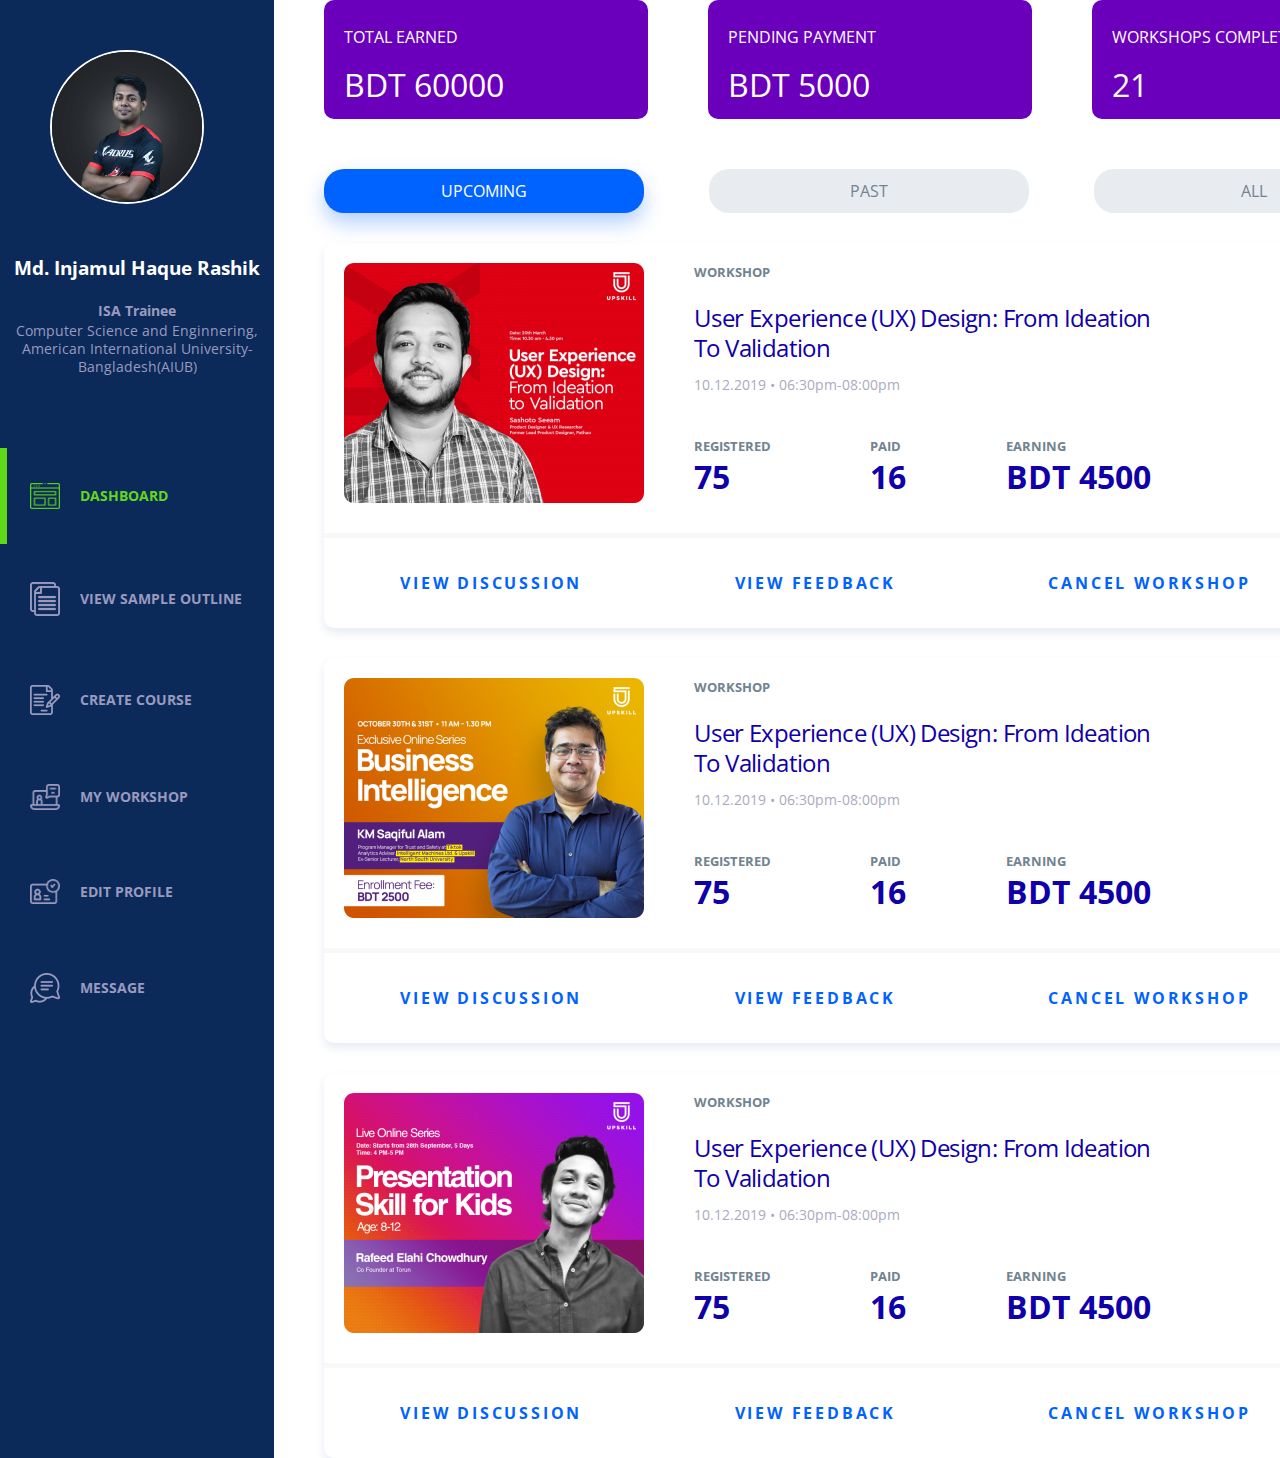
==== index.html @ 0212e773 "First Page Completed!" ====
<!DOCTYPE html>
<html lang="en">
  <head>
    <meta charset="UTF-8" />
    <meta http-equiv="X-UA-Compatible" content="IE=edge" />
    <meta name="viewport" content="width=device-width, initial-scale=1.0" />
    <link rel="stylesheet" href="styles.css" />
    <link rel="preconnect" href="https://fonts.gstatic.com" />
    <link
      href="https://fonts.googleapis.com/css2?family=Open+Sans:wght@300;400;600;700;800&display=swap"
      rel="stylesheet"
    />
    <link
      rel="stylesheet"
      href="https://cdnjs.cloudflare.com/ajax/libs/font-awesome/5.15.3/css/all.min.css"
      integrity="sha512-iBBXm8fW90+nuLcSKlbmrPcLa0OT92xO1BIsZ+ywDWZCvqsWgccV3gFoRBv0z+8dLJgyAHIhR35VZc2oM/gI1w=="
      crossorigin="anonymous"
    />
    <title>Upskill</title>
  </head>
  <body>
    <div class="main-content">
      <div class="dashboard">
        <div class="profile">
          <div class="profile-info">
            <img src="./Assets/img.JPEG" width="150" alt="" />
            <h3>Md. Injamul Haque Rashik</h3>
            <br />
            <p class="title"><strong>ISA Trainee</strong></p>
            <p>Computer Science and Enginnering,</p>
            <b></b>
            <p>American International University-Bangladesh(AIUB)</p>
            <br />
          </div>
          <div class="dashboard-content">
            <div id="dashboard-content-flex-first">
              <img src="./Assets/browser@2x.png" width="30" alt="" />
              Dashboard
            </div>
            <br />
            <div class="dashboard-content-flex">
              <img src="./Assets/file@2x.png" width="30" alt="" />
              View Sample Outline
            </div>
            <br />
            <div class="dashboard-content-flex">
              <img src="./Assets/contract@2x.png" width="30" alt="" />
              Create Course
            </div>
            <br />
            <div class="dashboard-content-flex">
              <img src="./Assets/lecture@2x.png" width="30" alt="" />
              My Workshop
            </div>
            <br />
            <div class="dashboard-content-flex">
              <img src="./Assets/user@2x.png" width="30" alt="" />
              Edit Profile
            </div>
            <br />
            <div class="dashboard-content-flex">
              <img src="./Assets/conversation (1)@2x.png" width="30" alt="" />
              Message
            </div>
            <br />
          </div>
        </div>
      </div>
      <div class="first-page-content">
        <div class="summary">
          <div class="summary-content">
            <p class="summary-content-heading">TOTAL EARNED</p>
            <br />
            <div id="amount">
              <p>BDT 60000</p>
              <i class="fas fa-coins fa-lg"></i>
            </div>
          </div>
          <div class="summary-content">
            <p class="summary-content-heading">PENDING PAYMENT</p>
            <br />
            <div id="amount">
              <p>BDT 5000</p>
              <i class="fas fa-money-check fa-lg"></i>
            </div>
          </div>
          <div class="summary-content">
            <p class="summary-content-heading">WORKSHOPS COMPLETED</p>
            <br />
            <div id="amount">
              <p>21</p>
              <i class="fas fa-folder fa-lg"></i>
            </div>
          </div>
        </div>
        <div class="timeline">
          <div class="timeline-content-first">UPCOMING</div>
          <div class="timeline-content">PAST</div>
          <div class="timeline-content">ALL</div>
        </div>
        <div class="workshop">
          <div class="workshop-content">
            <div class="content-image">
              <img
                src="./Assets/User-Experience-(UX)-Design@2x.png"
                width="300"
                alt=""
              />
            </div>
            <div class="content-details">
              <h5>WORKSHOP</h5>
              <br />
              <p class="content-heading">
                User Experience (UX) Design: From Ideation <br />
                to Validation
              </p>
              <p class="content-timing">10.12.2019 • 06:30pm-08:00pm</p>
              <div class="content-details-summary">
                <div>
                  <h5>REGISTERED</h5>
                  <h1>75</h1>
                </div>
                <div>
                  <h5>PAID</h5>
                  <h1>16</h1>
                </div>
                <div>
                  <h5>EARNING</h5>
                  <h1>BDT 4500</h1>
                </div>
              </div>
            </div>
          </div>
          <div class="workshop-footer">
            <h4>view discussion</h4>
            <h4>view feedback</h4>
            <h4>cancel workshop</h4>
            <div class="social-media-icon">
              <i class="fab fa-facebook-f fa-lg"></i>
              <i class="fab fa-linkedin-in fa-lg"></i>
            </div>
          </div>
        </div>
        <div class="workshop">
          <div class="workshop-content">
            <div class="content-image">
              <img
                src="./Assets/Business Intelligence@2x.png"
                width="300"
                alt=""
              />
            </div>
            <div class="content-details">
              <h5>WORKSHOP</h5>
              <br />
              <p class="content-heading">
                User Experience (UX) Design: From Ideation <br />
                to Validation
              </p>
              <p class="content-timing">10.12.2019 • 06:30pm-08:00pm</p>
              <div class="content-details-summary">
                <div>
                  <h5>REGISTERED</h5>
                  <h1>75</h1>
                </div>
                <div>
                  <h5>PAID</h5>
                  <h1>16</h1>
                </div>
                <div>
                  <h5>EARNING</h5>
                  <h1>BDT 4500</h1>
                </div>
              </div>
            </div>
          </div>
          <div class="workshop-footer">
            <h4>view discussion</h4>
            <h4>view feedback</h4>
            <h4>cancel workshop</h4>
            <div class="social-media-icon">
              <i class="fab fa-facebook-f fa-lg"></i>
              <i class="fab fa-linkedin-in fa-lg"></i>
            </div>
          </div>
        </div>
        <div class="workshop">
          <div class="workshop-content">
            <div class="content-image">
              <img
                src="./Assets/Presentation Skill for Kids@2x.png"
                width="300"
                alt=""
              />
            </div>
            <div class="content-details">
              <h5>WORKSHOP</h5>
              <br />
              <p class="content-heading">
                User Experience (UX) Design: From Ideation <br />
                to Validation
              </p>
              <p class="content-timing">10.12.2019 • 06:30pm-08:00pm</p>
              <div class="content-details-summary">
                <div>
                  <h5>REGISTERED</h5>
                  <h1>75</h1>
                </div>
                <div>
                  <h5>PAID</h5>
                  <h1>16</h1>
                </div>
                <div>
                  <h5>EARNING</h5>
                  <h1>BDT 4500</h1>
                </div>
              </div>
            </div>
          </div>
          <div class="workshop-footer">
            <h4>view discussion</h4>
            <h4>view feedback</h4>
            <h4>cancel workshop</h4>
            <div class="social-media-icon">
              <i class="fab fa-facebook-f fa-lg"></i>
              <i class="fab fa-linkedin-in fa-lg"></i>
            </div>
          </div>
        </div>
      </div>
    </div>
  </body>
</html>
---- styles.css ----
* {
  margin: 0;
  padding: 0;
  font-family: "Open Sans", sans-serif;
}
.main-content {
  display: flex;
  flex-direction: row;
}
.dashboard {
  background-color: #0b2a5a;
  width: 290px;
}

.profile-info {
  text-align: center;
  color: white;
  opacity: 1;
}
.profile-info p {
  color: #9a9abe;
  opacity: 1;
  font: normal normal normal 14px/18px Open Sans;
}
.title {
  margin-bottom: 2px;
}
.profile-info img {
  margin: 50px 70px 46px 50px;
  width: 150px;
  height: 150px;
  border: 2px solid #ffffff;
  opacity: 1;
  border-radius: 50%;
}

.dashboard-content {
  display: flex;
  flex-direction: column;
  color: #9a9abe;
  font: normal normal bold 14px/18px Open Sans;
  text-transform: uppercase;
  padding-top: 50px;
}
.dashboard-content img {
  margin-left: 30px;
  margin-right: 20px;
}
.dashboard-content-flex {
  display: flex;
  align-items: center;
  padding-bottom: 51px;
}
#dashboard-content-flex-first {
  border-left: 7px solid #60d91a;
  color: #60d91a;
  display: flex;
  align-items: center;
  padding-top: 35px;
  padding-bottom: 35px;
  margin-bottom: 20px;
}
#dashboard-content-flex-first img {
  margin-left: 23px;
}
.first-page-content {
  padding-left: 50px;
}
.summary {
  display: flex;
  flex-direction: row;
}
.summary-content {
  color: white;
  background: #6b00bc 0% 0% no-repeat padding-box;
  border-radius: 10px;
  opacity: 1;
  padding: 26px 24px 20px 20px;
  width: 280px;
  margin-right: 60px;
}

#amount {
  display: flex;
  justify-content: space-between;
  font: normal normal normal 32px/29px Open Sans;
}
.timeline {
  display: flex;
  flex-direction: row;
}
.timeline-content {
  text-align: center;
  background: #e8ecf1 0% 0% no-repeat padding-box;
  border-radius: 20px;
  opacity: 1;
  width: 320px;
  margin-right: 65px;
  margin-top: 50px;
  padding: 11px 0px;
  font: normal normal normal 14px/40px;
  color: #728391;
}
.timeline-content-first {
  text-align: center;
  background: #0062ff 0% 0% no-repeat padding-box;
  box-shadow: 0px 10px 20px #0062ff4d;
  border-radius: 20px;
  opacity: 1;
  width: 320px;
  margin-right: 65px;
  margin-top: 50px;
  padding: 11px 0px;
  font: normal normal normal 14px/40px;
  color: #ffffff;
}
.workshop {
  margin-top: 30px;
  background: #ffffff 0% 0% no-repeat padding-box;
  box-shadow: 0px 5px 10px #01368619;
  border-radius: 10px;
}
.workshop-content {
  padding-top: 20px;
  padding-left: 20px;
  padding-bottom: 25px;
  display: flex;
  flex-direction: row;
  border-bottom: 5px solid #f8f8f9;
}
.content-image {
  padding-right: 50px;
}
.content-details h5 {
  color: #728391;
}
.content-details h1 {
  color: #1000a9;
}
.content-heading {
  color: #1000a9;
  font: normal normal normal 24px/30px Open Sans;
  letter-spacing: -0.6px;
  color: #1000a9;
  text-transform: capitalize;
}
.content-timing {
  font: normal normal normal 14px/24px Open Sans;
  letter-spacing: 0px;
  color: #aaaabe;
  padding-top: 10px;
  padding-bottom: 40px;
}
.content-details-summary {
  display: flex;
  flex-direction: row;
  justify-content: space-between;
}
.workshop-footer {
  display: flex;
  justify-content: space-around;
  padding: 34px 0px 34px 0px;
}
.workshop-footer h4 {
  letter-spacing: 2.8px;
  color: #0062ff;
  text-transform: uppercase;
}
.social-media-icon i {
  color: #728391;
  width: 20px;
}
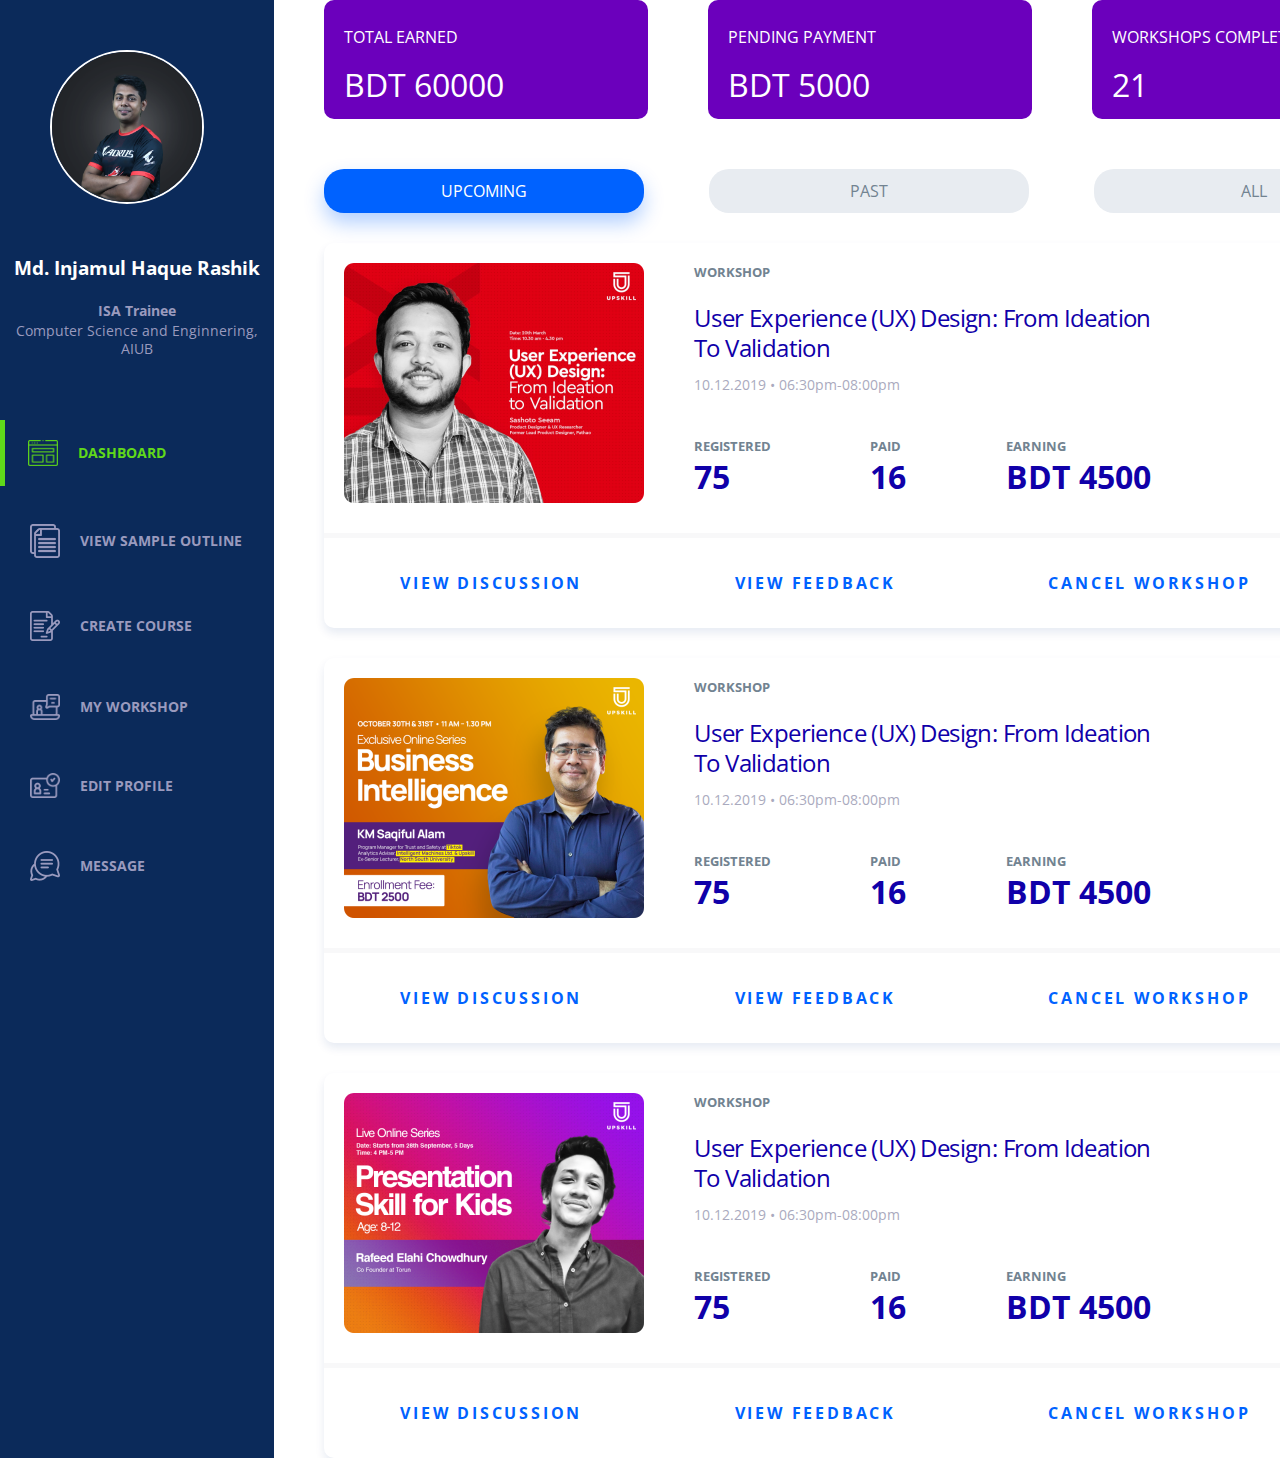
==== commit 3616491a: "Issue Fixed!" ====
--- a/index.html
+++ b/index.html
@@ -23,13 +23,13 @@
       <div class="dashboard">
         <div class="profile">
           <div class="profile-info">
-            <img src="./Assets/img.JPEG" width="150" alt="" />
+            <img src="./Assets/img.JPEG" alt="" />
             <h3>Md. Injamul Haque Rashik</h3>
             <br />
             <p class="title"><strong>ISA Trainee</strong></p>
             <p>Computer Science and Enginnering,</p>
             <b></b>
-            <p>American International University-Bangladesh(AIUB)</p>
+            <p>AIUB</p>
             <br />
           </div>
           <div class="dashboard-content">
--- a/styles.css
+++ b/styles.css
@@ -40,7 +40,7 @@
   color: #9a9abe;
   font: normal normal bold 14px/18px Open Sans;
   text-transform: uppercase;
-  padding-top: 50px;
+  padding-top: 40px;
 }
 .dashboard-content img {
   margin-left: 30px;
@@ -49,15 +49,15 @@
 .dashboard-content-flex {
   display: flex;
   align-items: center;
-  padding-bottom: 51px;
+  padding-bottom: 35px;
 }
 #dashboard-content-flex-first {
-  border-left: 7px solid #60d91a;
+  border-left: 5px solid #60d91a;
   color: #60d91a;
   display: flex;
   align-items: center;
-  padding-top: 35px;
-  padding-bottom: 35px;
+  padding-top: 20px;
+  padding-bottom: 20px;
   margin-bottom: 20px;
 }
 #dashboard-content-flex-first img {
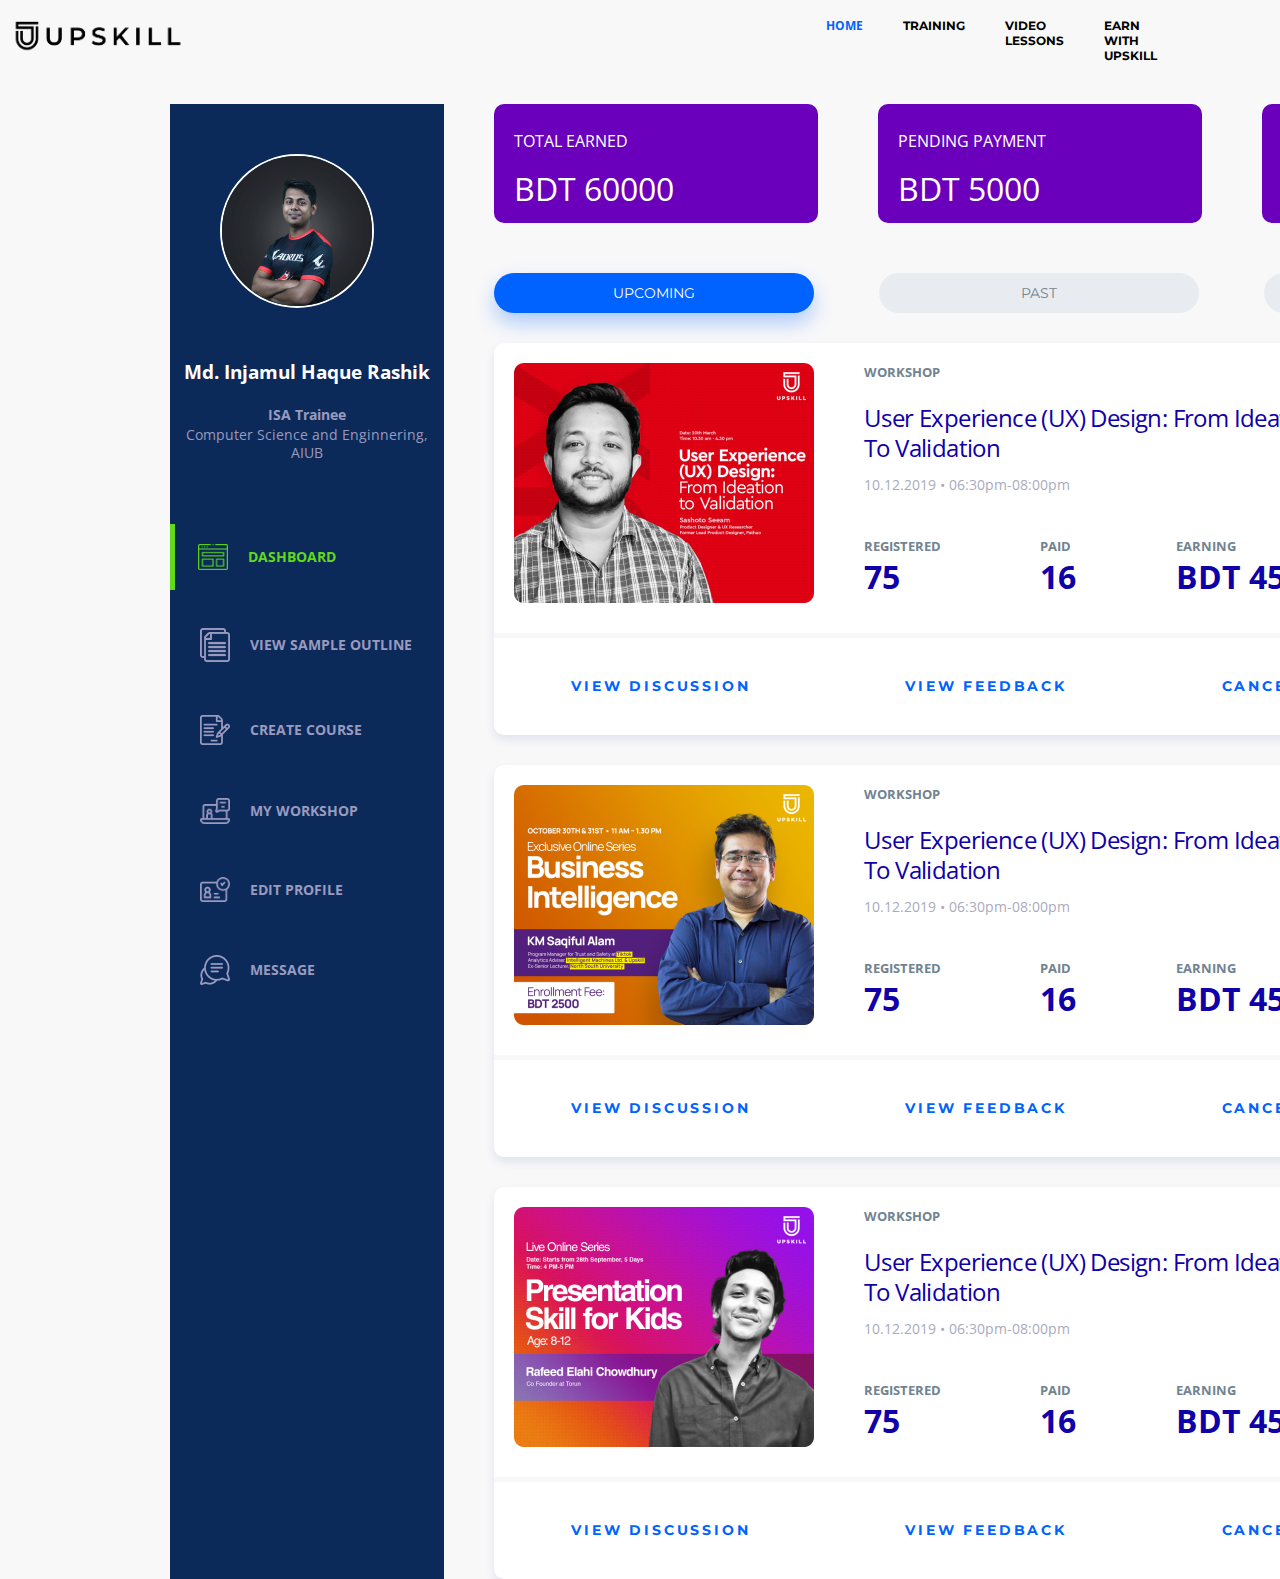
==== commit 81896c14: "NavBar Completed with Monts font!" ====
--- a/index.html
+++ b/index.html
@@ -10,6 +10,11 @@
       href="https://fonts.googleapis.com/css2?family=Open+Sans:wght@300;400;600;700;800&display=swap"
       rel="stylesheet"
     />
+    <link rel="preconnect" href="https://fonts.gstatic.com" />
+    <link
+      href="https://fonts.googleapis.com/css2?family=Montserrat&display=swap"
+      rel="stylesheet"
+    />
     <link
       rel="stylesheet"
       href="https://cdnjs.cloudflare.com/ajax/libs/font-awesome/5.15.3/css/all.min.css"
@@ -19,211 +24,229 @@
     <title>Upskill</title>
   </head>
   <body>
-    <div class="main-content">
-      <div class="dashboard">
-        <div class="profile">
-          <div class="profile-info">
-            <img src="./Assets/img.JPEG" alt="" />
-            <h3>Md. Injamul Haque Rashik</h3>
-            <br />
-            <p class="title"><strong>ISA Trainee</strong></p>
-            <p>Computer Science and Enginnering,</p>
-            <b></b>
-            <p>AIUB</p>
-            <br />
-          </div>
-          <div class="dashboard-content">
-            <div id="dashboard-content-flex-first">
-              <img src="./Assets/browser@2x.png" width="30" alt="" />
-              Dashboard
-            </div>
-            <br />
-            <div class="dashboard-content-flex">
-              <img src="./Assets/file@2x.png" width="30" alt="" />
-              View Sample Outline
-            </div>
-            <br />
-            <div class="dashboard-content-flex">
-              <img src="./Assets/contract@2x.png" width="30" alt="" />
-              Create Course
-            </div>
-            <br />
-            <div class="dashboard-content-flex">
-              <img src="./Assets/lecture@2x.png" width="30" alt="" />
-              My Workshop
-            </div>
-            <br />
-            <div class="dashboard-content-flex">
-              <img src="./Assets/user@2x.png" width="30" alt="" />
-              Edit Profile
-            </div>
-            <br />
-            <div class="dashboard-content-flex">
-              <img src="./Assets/conversation (1)@2x.png" width="30" alt="" />
-              Message
-            </div>
-            <br />
-          </div>
+    <div>
+      <div class="navbar">
+        <div><img src="./Assets/logo.PNG" width="177" alt="" /></div>
+        <div class="nav-links">
+          <p><span>home</span></p>
+          <p>training</p>
+          <p>video lessons</p>
+          <p>earn with upskill</p>
+        </div>
+        <div class="user-group">
+          <div class="sign-in-group">
+            <i class="fas fa-user-circle fa-3x"></i>
+            <p>sign in</p>
+          </div>
+          <div class="sign-up-group">Sign up</div>
         </div>
       </div>
-      <div class="first-page-content">
-        <div class="summary">
-          <div class="summary-content">
-            <p class="summary-content-heading">TOTAL EARNED</p>
-            <br />
-            <div id="amount">
-              <p>BDT 60000</p>
-              <i class="fas fa-coins fa-lg"></i>
-            </div>
-          </div>
-          <div class="summary-content">
-            <p class="summary-content-heading">PENDING PAYMENT</p>
-            <br />
-            <div id="amount">
-              <p>BDT 5000</p>
-              <i class="fas fa-money-check fa-lg"></i>
-            </div>
-          </div>
-          <div class="summary-content">
-            <p class="summary-content-heading">WORKSHOPS COMPLETED</p>
-            <br />
-            <div id="amount">
-              <p>21</p>
-              <i class="fas fa-folder fa-lg"></i>
-            </div>
-          </div>
-        </div>
-        <div class="timeline">
-          <div class="timeline-content-first">UPCOMING</div>
-          <div class="timeline-content">PAST</div>
-          <div class="timeline-content">ALL</div>
-        </div>
-        <div class="workshop">
-          <div class="workshop-content">
-            <div class="content-image">
-              <img
-                src="./Assets/User-Experience-(UX)-Design@2x.png"
-                width="300"
-                alt=""
-              />
-            </div>
-            <div class="content-details">
-              <h5>WORKSHOP</h5>
-              <br />
-              <p class="content-heading">
-                User Experience (UX) Design: From Ideation <br />
-                to Validation
-              </p>
-              <p class="content-timing">10.12.2019 • 06:30pm-08:00pm</p>
-              <div class="content-details-summary">
-                <div>
-                  <h5>REGISTERED</h5>
-                  <h1>75</h1>
+      <div class="main-content">
+        <div class="dashboard">
+          <div class="profile">
+            <div class="profile-info">
+              <img src="./Assets/img.JPEG" alt="" />
+              <h3>Md. Injamul Haque Rashik</h3>
+              <br />
+              <p class="title"><strong>ISA Trainee</strong></p>
+              <p>Computer Science and Enginnering,</p>
+              <b></b>
+              <p>AIUB</p>
+              <br />
+            </div>
+            <div class="dashboard-content">
+              <div id="dashboard-content-flex-first">
+                <img src="./Assets/browser@2x.png" width="30" alt="" />
+                Dashboard
+              </div>
+              <br />
+              <div class="dashboard-content-flex">
+                <img src="./Assets/file@2x.png" width="30" alt="" />
+                View Sample Outline
+              </div>
+              <br />
+              <div class="dashboard-content-flex">
+                <img src="./Assets/contract@2x.png" width="30" alt="" />
+                Create Course
+              </div>
+              <br />
+              <div class="dashboard-content-flex">
+                <img src="./Assets/lecture@2x.png" width="30" alt="" />
+                My Workshop
+              </div>
+              <br />
+              <div class="dashboard-content-flex">
+                <img src="./Assets/user@2x.png" width="30" alt="" />
+                Edit Profile
+              </div>
+              <br />
+              <div class="dashboard-content-flex">
+                <img src="./Assets/conversation (1)@2x.png" width="30" alt="" />
+                Message
+              </div>
+              <br />
+            </div>
+          </div>
+        </div>
+        <div class="first-page-content">
+          <div class="summary">
+            <div class="summary-content">
+              <p class="summary-content-heading">TOTAL EARNED</p>
+              <br />
+              <div id="amount">
+                <p>BDT 60000</p>
+                <i class="fas fa-coins fa-lg"></i>
+              </div>
+            </div>
+            <div class="summary-content">
+              <p class="summary-content-heading">PENDING PAYMENT</p>
+              <br />
+              <div id="amount">
+                <p>BDT 5000</p>
+                <i class="fas fa-money-check fa-lg"></i>
+              </div>
+            </div>
+            <div class="summary-content">
+              <p class="summary-content-heading">WORKSHOPS COMPLETED</p>
+              <br />
+              <div id="amount">
+                <p>21</p>
+                <i class="fas fa-folder fa-lg"></i>
+              </div>
+            </div>
+          </div>
+          <div class="timeline">
+            <div class="timeline-content-first">UPCOMING</div>
+            <div class="timeline-content">PAST</div>
+            <div class="timeline-content">ALL</div>
+          </div>
+          <div class="workshop">
+            <div class="workshop-content">
+              <div class="content-image">
+                <img
+                  src="./Assets/User-Experience-(UX)-Design@2x.png"
+                  width="300"
+                  alt=""
+                />
+              </div>
+              <div class="content-details">
+                <h5>WORKSHOP</h5>
+                <br />
+                <p class="content-heading">
+                  User Experience (UX) Design: From Ideation <br />
+                  to Validation
+                </p>
+                <p class="content-timing">10.12.2019 • 06:30pm-08:00pm</p>
+                <div class="content-details-summary">
+                  <div>
+                    <h5>REGISTERED</h5>
+                    <h1>75</h1>
+                  </div>
+                  <div>
+                    <h5>PAID</h5>
+                    <h1>16</h1>
+                  </div>
+                  <div>
+                    <h5>EARNING</h5>
+                    <h1>BDT 4500</h1>
+                  </div>
                 </div>
-                <div>
-                  <h5>PAID</h5>
-                  <h1>16</h1>
+              </div>
+            </div>
+            <div class="workshop-footer">
+              <h4>view discussion</h4>
+              <h4>view feedback</h4>
+              <h4>cancel workshop</h4>
+              <div class="social-media-icon">
+                <i class="fab fa-facebook-f fa-lg"></i>
+                <i class="fab fa-linkedin-in fa-lg"></i>
+              </div>
+            </div>
+          </div>
+          <div class="workshop">
+            <div class="workshop-content">
+              <div class="content-image">
+                <img
+                  src="./Assets/Business Intelligence@2x.png"
+                  width="300"
+                  alt=""
+                />
+              </div>
+              <div class="content-details">
+                <h5>WORKSHOP</h5>
+                <br />
+                <p class="content-heading">
+                  User Experience (UX) Design: From Ideation <br />
+                  to Validation
+                </p>
+                <p class="content-timing">10.12.2019 • 06:30pm-08:00pm</p>
+                <div class="content-details-summary">
+                  <div>
+                    <h5>REGISTERED</h5>
+                    <h1>75</h1>
+                  </div>
+                  <div>
+                    <h5>PAID</h5>
+                    <h1>16</h1>
+                  </div>
+                  <div>
+                    <h5>EARNING</h5>
+                    <h1>BDT 4500</h1>
+                  </div>
                 </div>
-                <div>
-                  <h5>EARNING</h5>
-                  <h1>BDT 4500</h1>
+              </div>
+            </div>
+            <div class="workshop-footer">
+              <h4>view discussion</h4>
+              <h4>view feedback</h4>
+              <h4>cancel workshop</h4>
+              <div class="social-media-icon">
+                <i class="fab fa-facebook-f fa-lg"></i>
+                <i class="fab fa-linkedin-in fa-lg"></i>
+              </div>
+            </div>
+          </div>
+          <div class="workshop">
+            <div class="workshop-content">
+              <div class="content-image">
+                <img
+                  src="./Assets/Presentation Skill for Kids@2x.png"
+                  width="300"
+                  alt=""
+                />
+              </div>
+              <div class="content-details">
+                <h5>WORKSHOP</h5>
+                <br />
+                <p class="content-heading">
+                  User Experience (UX) Design: From Ideation <br />
+                  to Validation
+                </p>
+                <p class="content-timing">10.12.2019 • 06:30pm-08:00pm</p>
+                <div class="content-details-summary">
+                  <div>
+                    <h5>REGISTERED</h5>
+                    <h1>75</h1>
+                  </div>
+                  <div>
+                    <h5>PAID</h5>
+                    <h1>16</h1>
+                  </div>
+                  <div>
+                    <h5>EARNING</h5>
+                    <h1>BDT 4500</h1>
+                  </div>
                 </div>
               </div>
             </div>
-          </div>
-          <div class="workshop-footer">
-            <h4>view discussion</h4>
-            <h4>view feedback</h4>
-            <h4>cancel workshop</h4>
-            <div class="social-media-icon">
-              <i class="fab fa-facebook-f fa-lg"></i>
-              <i class="fab fa-linkedin-in fa-lg"></i>
-            </div>
-          </div>
-        </div>
-        <div class="workshop">
-          <div class="workshop-content">
-            <div class="content-image">
-              <img
-                src="./Assets/Business Intelligence@2x.png"
-                width="300"
-                alt=""
-              />
-            </div>
-            <div class="content-details">
-              <h5>WORKSHOP</h5>
-              <br />
-              <p class="content-heading">
-                User Experience (UX) Design: From Ideation <br />
-                to Validation
-              </p>
-              <p class="content-timing">10.12.2019 • 06:30pm-08:00pm</p>
-              <div class="content-details-summary">
-                <div>
-                  <h5>REGISTERED</h5>
-                  <h1>75</h1>
-                </div>
-                <div>
-                  <h5>PAID</h5>
-                  <h1>16</h1>
-                </div>
-                <div>
-                  <h5>EARNING</h5>
-                  <h1>BDT 4500</h1>
-                </div>
-              </div>
-            </div>
-          </div>
-          <div class="workshop-footer">
-            <h4>view discussion</h4>
-            <h4>view feedback</h4>
-            <h4>cancel workshop</h4>
-            <div class="social-media-icon">
-              <i class="fab fa-facebook-f fa-lg"></i>
-              <i class="fab fa-linkedin-in fa-lg"></i>
-            </div>
-          </div>
-        </div>
-        <div class="workshop">
-          <div class="workshop-content">
-            <div class="content-image">
-              <img
-                src="./Assets/Presentation Skill for Kids@2x.png"
-                width="300"
-                alt=""
-              />
-            </div>
-            <div class="content-details">
-              <h5>WORKSHOP</h5>
-              <br />
-              <p class="content-heading">
-                User Experience (UX) Design: From Ideation <br />
-                to Validation
-              </p>
-              <p class="content-timing">10.12.2019 • 06:30pm-08:00pm</p>
-              <div class="content-details-summary">
-                <div>
-                  <h5>REGISTERED</h5>
-                  <h1>75</h1>
-                </div>
-                <div>
-                  <h5>PAID</h5>
-                  <h1>16</h1>
-                </div>
-                <div>
-                  <h5>EARNING</h5>
-                  <h1>BDT 4500</h1>
-                </div>
-              </div>
-            </div>
-          </div>
-          <div class="workshop-footer">
-            <h4>view discussion</h4>
-            <h4>view feedback</h4>
-            <h4>cancel workshop</h4>
-            <div class="social-media-icon">
-              <i class="fab fa-facebook-f fa-lg"></i>
-              <i class="fab fa-linkedin-in fa-lg"></i>
+            <div class="workshop-footer">
+              <h4>view discussion</h4>
+              <h4>view feedback</h4>
+              <h4>cancel workshop</h4>
+              <div class="social-media-icon">
+                <i class="fab fa-facebook-f fa-lg"></i>
+                <i class="fab fa-linkedin-in fa-lg"></i>
+              </div>
             </div>
           </div>
         </div>
--- a/styles.css
+++ b/styles.css
@@ -3,9 +3,66 @@
   padding: 0;
   font-family: "Open Sans", sans-serif;
 }
+body {
+  background-color: #f8f8f9;
+}
+.navbar {
+  display: flex;
+  align-items: center;
+  padding-top: 10px;
+  background: #f8f8f9 0% 0% no-repeat padding-box;
+}
+.navbar img {
+  padding-left: 10px;
+  margin-right: 639px;
+}
+.nav-links {
+  display: flex;
+}
+.nav-links p {
+  padding-right: 40px;
+  text-transform: uppercase;
+  font: normal normal bold 12px/15px Montserrat;
+  font-weight: bold;
+}
+.nav-links p span {
+  color: #0062ff;
+}
+.user-group {
+  display: flex;
+  align-items: center;
+}
+.sign-in-group {
+  display: flex;
+  flex-direction: row;
+  align-items: center;
+  color: #0062ff;
+  text-transform: uppercase;
+  font-weight: bold;
+  padding-right: 54px;
+  margin-left: 220px;
+  font: normal normal bold 12px/15px Montserrat;
+}
+.sign-in-group i {
+  padding-right: 10px;
+}
+.sign-up-group {
+  text-transform: uppercase;
+  color: white;
+  font-weight: bold;
+  background: #60d91a 0% 0% no-repeat padding-box;
+  box-shadow: 0px 10px 20px #60d91a4d;
+  border-radius: 4px;
+  padding: 15px 19px;
+  font: normal normal bold 12px/15px Montserrat;
+}
 .main-content {
   display: flex;
   flex-direction: row;
+  margin-top: 34px;
+  margin-left: 170px;
+  margin-right: 170px;
+  background: #f8f8f9 0% 0% no-repeat padding-box;
 }
 .dashboard {
   background-color: #0b2a5a;
@@ -97,8 +154,8 @@
   width: 320px;
   margin-right: 65px;
   margin-top: 50px;
-  padding: 11px 0px;
-  font: normal normal normal 14px/40px;
+  /* padding: 11px 0px; */
+  font: normal normal normal 14px/40px Montserrat;
   color: #728391;
 }
 .timeline-content-first {
@@ -110,8 +167,8 @@
   width: 320px;
   margin-right: 65px;
   margin-top: 50px;
-  padding: 11px 0px;
-  font: normal normal normal 14px/40px;
+  /* padding: 11px 0px; */
+  font: normal normal normal 14px/40px Montserrat;
   color: #ffffff;
 }
 .workshop {
@@ -165,6 +222,7 @@
   letter-spacing: 2.8px;
   color: #0062ff;
   text-transform: uppercase;
+  font: normal normal bold 14px/29px Montserrat;
 }
 .social-media-icon i {
   color: #728391;
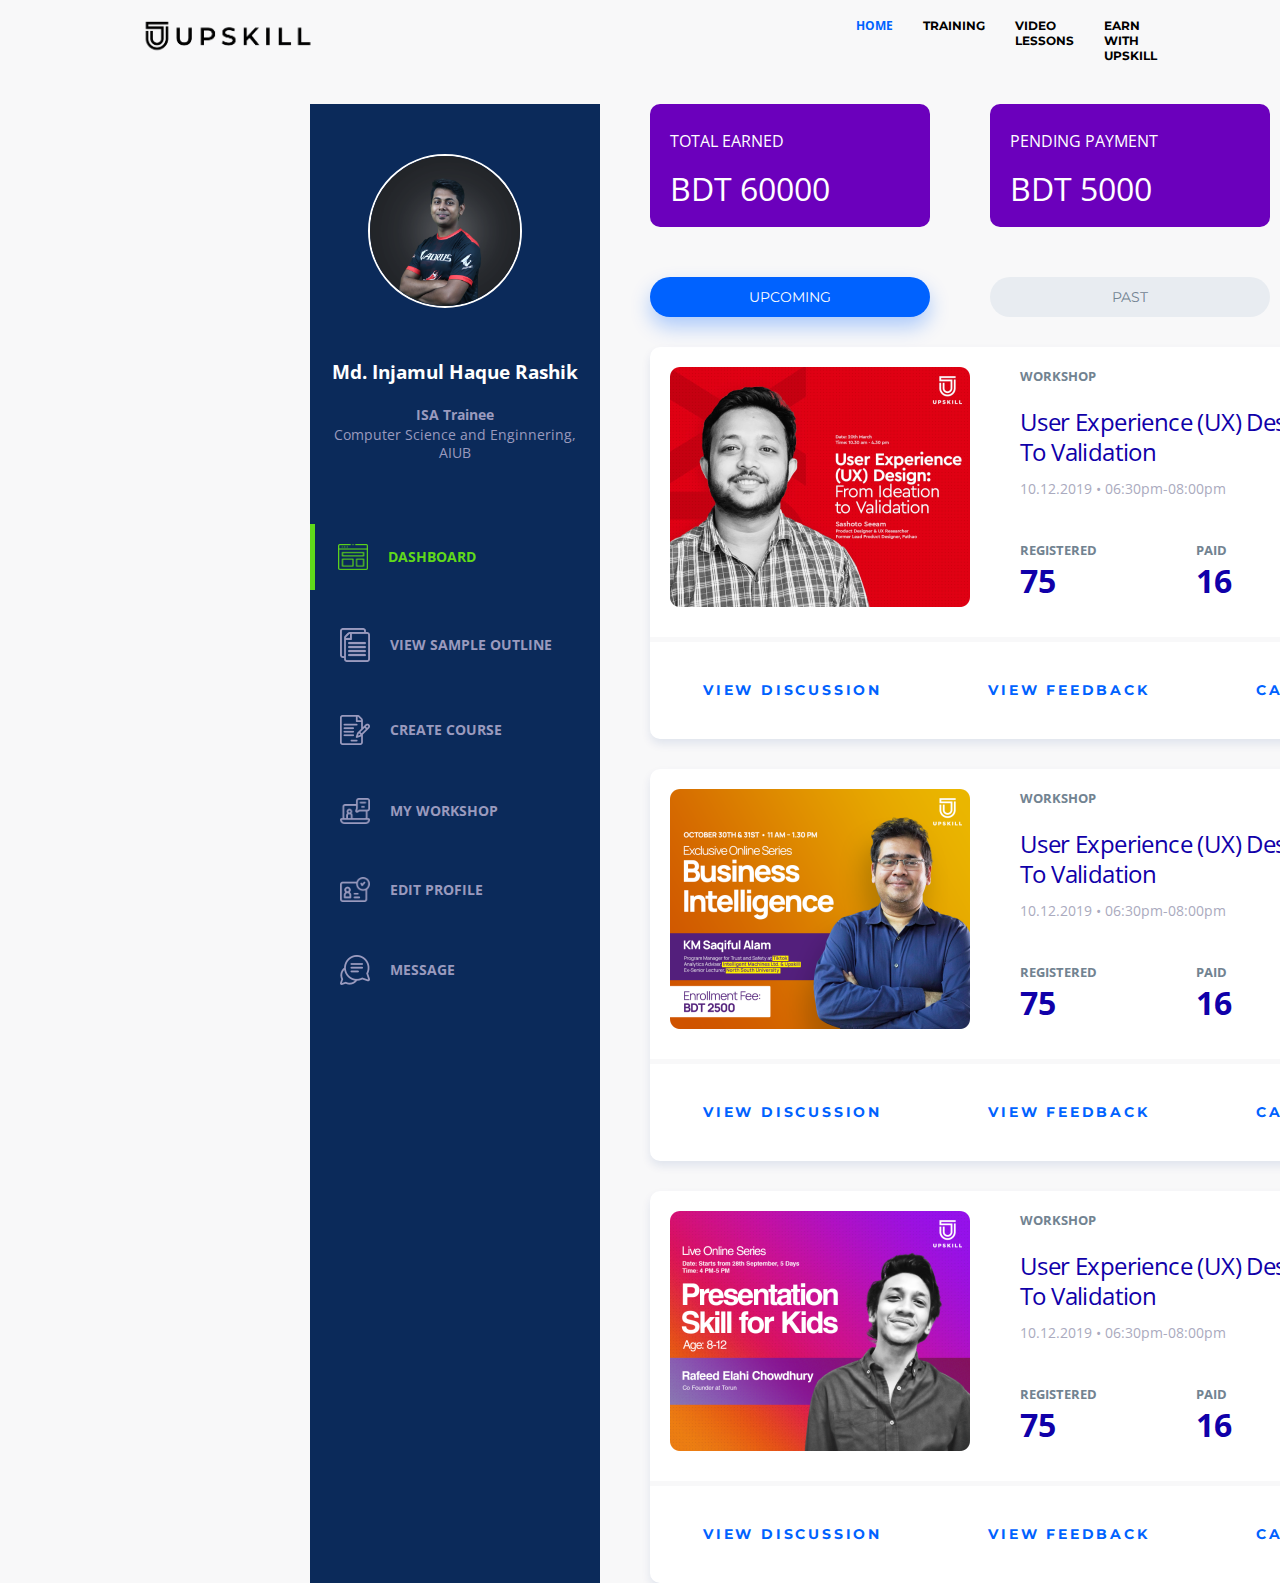
==== commit d3c0d110: "Dashboard Issue Fixed!" ====
--- a/index.html
+++ b/index.html
@@ -4,7 +4,7 @@
     <meta charset="UTF-8" />
     <meta http-equiv="X-UA-Compatible" content="IE=edge" />
     <meta name="viewport" content="width=device-width, initial-scale=1.0" />
-    <link rel="stylesheet" href="styles.css" />
+    <link rel="stylesheet" href="./Styles/styles.css" />
     <link rel="preconnect" href="https://fonts.gstatic.com" />
     <link
       href="https://fonts.googleapis.com/css2?family=Open+Sans:wght@300;400;600;700;800&display=swap"
@@ -34,11 +34,11 @@
           <p>earn with upskill</p>
         </div>
         <div class="user-group">
-          <div class="sign-in-group">
+          <div id="sign-in-btn" class="sign-in-group">
             <i class="fas fa-user-circle fa-3x"></i>
             <p>sign in</p>
           </div>
-          <div class="sign-up-group">Sign up</div>
+          <div id="sign-in-btn2" class="sign-up-group">Sign up</div>
         </div>
       </div>
       <div class="main-content">
@@ -70,12 +70,12 @@
                 Create Course
               </div>
               <br />
-              <div class="dashboard-content-flex">
+              <div id="workshop-button" class="dashboard-content-flex">
                 <img src="./Assets/lecture@2x.png" width="30" alt="" />
                 My Workshop
               </div>
               <br />
-              <div class="dashboard-content-flex">
+              <div id="profile-btn" class="dashboard-content-flex">
                 <img src="./Assets/user@2x.png" width="30" alt="" />
                 Edit Profile
               </div>
@@ -252,5 +252,6 @@
         </div>
       </div>
     </div>
+    <script src="app.js"></script>
   </body>
 </html>
--- a/Styles/styles.css
+++ b/Styles/styles.css
@@ -0,0 +1,242 @@
+* {
+  margin: 0;
+  padding: 0;
+  font-family: "Open Sans", sans-serif;
+}
+body {
+  background-color: #f8f8f9;
+}
+.navbar {
+  display: flex;
+  align-items: center;
+  padding-top: 10px;
+  background: #f8f8f9 0% 0% no-repeat padding-box;
+}
+.navbar img {
+  padding-left: 140px;
+  margin-right: 639px;
+}
+.nav-links {
+  display: flex;
+  margin-left: -100px;
+}
+.nav-links p {
+  padding-right: 30px;
+  text-transform: uppercase;
+  font: normal normal bold 12px/15px Montserrat;
+  font-weight: bold;
+}
+.nav-links p span {
+  color: #0062ff;
+}
+.user-group {
+  display: flex;
+  align-items: center;
+  padding-right: 140px;
+}
+.sign-in-group {
+  display: flex;
+  flex-direction: row;
+  align-items: center;
+  color: #0062ff;
+  text-transform: uppercase;
+  font-weight: bold;
+  padding-right: 54px;
+  margin-left: 220px;
+  font: normal normal bold 12px/15px Montserrat;
+  cursor: pointer;
+}
+.sign-in-group i {
+  padding-right: 10px;
+}
+.sign-up-group {
+  text-transform: uppercase;
+  color: white;
+  font-weight: bold;
+  background: #60d91a 0% 0% no-repeat padding-box;
+  box-shadow: 0px 10px 20px #60d91a4d;
+  border-radius: 4px;
+  padding: 15px 19px;
+  font: normal normal bold 12px/15px Montserrat;
+  cursor: pointer;
+}
+.main-content {
+  display: flex;
+  flex-direction: row;
+  margin-top: 34px;
+  margin-left: 310px;
+  margin-right: 310px;
+  background: #f8f8f9 0% 0% no-repeat padding-box;
+}
+.dashboard {
+  background-color: #0b2a5a;
+  padding: 0px 8px 0px 0px;
+}
+
+.profile-info {
+  padding-left: 8px;
+  text-align: center;
+  color: white;
+  opacity: 1;
+}
+.profile-info p {
+  color: #9a9abe;
+  opacity: 1;
+  font: normal normal normal 14px/18px Open Sans;
+}
+.title {
+  margin-bottom: 2px;
+}
+.profile-info img {
+  margin: 50px 70px 46px 50px;
+  width: 150px;
+  height: 150px;
+  border: 2px solid #ffffff;
+  opacity: 1;
+  border-radius: 50%;
+}
+
+.dashboard-content {
+  display: flex;
+  flex-direction: column;
+  color: #9a9abe;
+  font: normal normal bold 14px/18px Open Sans;
+  text-transform: uppercase;
+  padding-top: 40px;
+}
+.dashboard-content img {
+  margin-left: 30px;
+  margin-right: 20px;
+}
+.dashboard-content-flex {
+  display: flex;
+  align-items: center;
+  padding-bottom: 35px;
+}
+#dashboard-content-flex-first {
+  border-left: 5px solid #60d91a;
+  color: #60d91a;
+  display: flex;
+  align-items: center;
+  padding-top: 20px;
+  padding-bottom: 20px;
+  margin-bottom: 20px;
+}
+#dashboard-content-flex-first img {
+  margin-left: 23px;
+}
+.first-page-content {
+  padding-left: 50px;
+}
+.summary {
+  display: flex;
+  flex-direction: row;
+}
+.summary-content {
+  color: white;
+  background: #6b00bc 0% 0% no-repeat padding-box;
+  border-radius: 10px;
+  opacity: 1;
+  padding: 26px 20px 24px 20px;
+  width: 240px;
+  margin-right: 60px;
+  margin-bottom: 50px;
+}
+
+#amount {
+  display: flex;
+  justify-content: space-between;
+  font: normal normal normal 32px/29px Open Sans;
+}
+.timeline {
+  display: flex;
+  flex-direction: row;
+}
+.timeline-content {
+  text-align: center;
+  background: #e8ecf1 0% 0% no-repeat padding-box;
+  border-radius: 20px;
+  opacity: 1;
+  width: 280px;
+  margin-right: 60px;
+  /* padding: 11px 0px; */
+  font: normal normal normal 14px/40px Montserrat;
+  color: #728391;
+}
+.timeline-content-first {
+  text-align: center;
+  background: #0062ff 0% 0% no-repeat padding-box;
+  box-shadow: 0px 10px 20px #0062ff4d;
+  border-radius: 20px;
+  opacity: 1;
+  width: 280px;
+  margin-right: 60px;
+  /* padding: 11px 0px; */
+  font: normal normal normal 14px/40px Montserrat;
+  color: #ffffff;
+}
+
+.workshop {
+  margin-top: 30px;
+  background: #ffffff 0% 0% no-repeat padding-box;
+  box-shadow: 0px 5px 10px #01368619;
+  border-radius: 10px;
+  width: 960px;
+}
+.workshop-content {
+  padding-top: 20px;
+  padding-left: 20px;
+  padding-bottom: 25px;
+  display: flex;
+  flex-direction: row;
+  border-bottom: 5px solid #f8f8f9;
+}
+.content-image {
+  padding-right: 50px;
+}
+.content-details h5 {
+  color: #728391;
+}
+.content-details h1 {
+  color: #1000a9;
+}
+.content-heading {
+  color: #1000a9;
+  font: normal normal normal 24px/30px Open Sans;
+  letter-spacing: -0.6px;
+  color: #1000a9;
+  text-transform: capitalize;
+}
+.content-timing {
+  font: normal normal normal 14px/24px Open Sans;
+  letter-spacing: 0px;
+  color: #aaaabe;
+  padding-top: 10px;
+  padding-bottom: 40px;
+}
+.content-details-summary {
+  display: flex;
+  flex-direction: row;
+  justify-content: space-between;
+}
+.workshop-footer {
+  display: flex;
+  justify-content: space-around;
+  padding: 34px 0px 34px 0px;
+}
+.workshop-footer h4 {
+  letter-spacing: 2.8px;
+  color: #0062ff;
+  text-transform: uppercase;
+  font: normal normal bold 14px/29px Montserrat;
+}
+.social-media-icon i {
+  color: #728391;
+  width: 20px;
+}
+#workshop-button {
+  cursor: pointer;
+}
+#profile-btn {
+  cursor: pointer;
+}
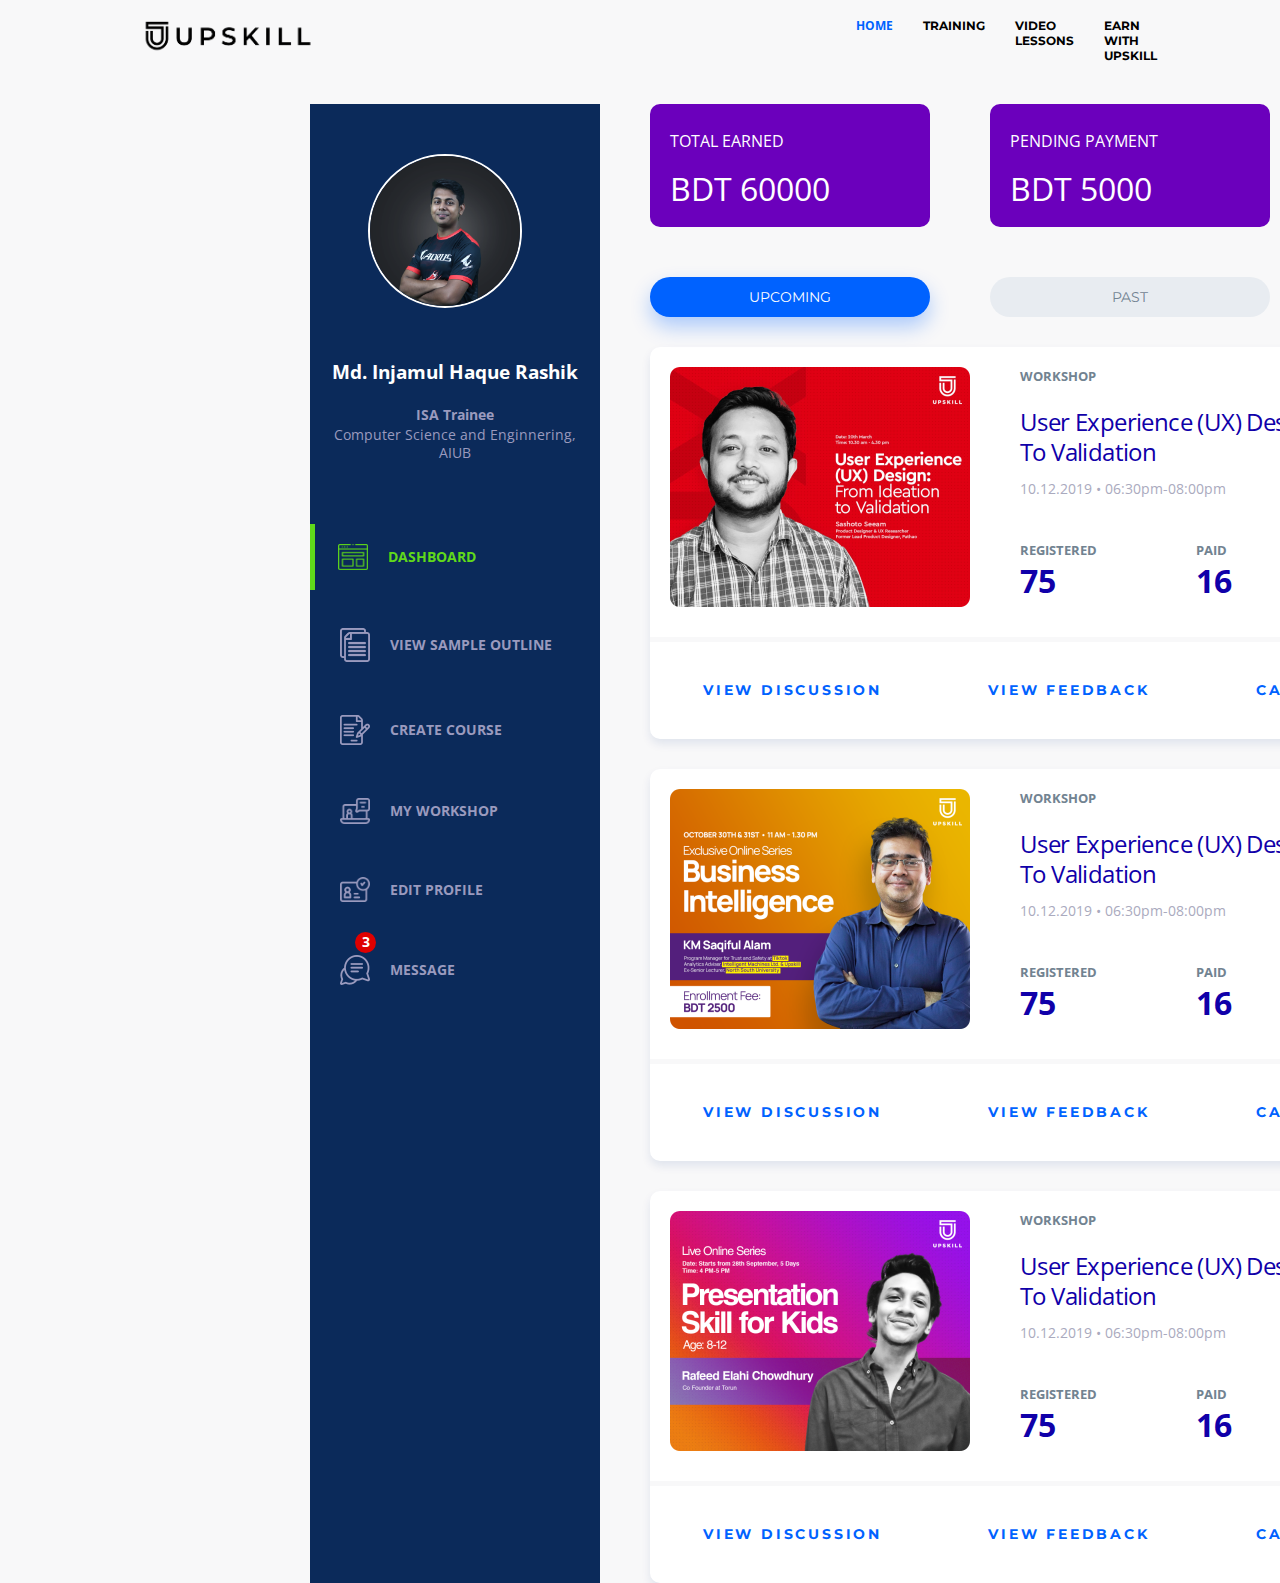
==== commit fe1a1cfe: "Notification Fixed!" ====
--- a/index.html
+++ b/index.html
@@ -80,8 +80,9 @@
                 Edit Profile
               </div>
               <br />
-              <div class="dashboard-content-flex">
+              <div id="msg-btn" class="dashboard-content-flex">
                 <img src="./Assets/conversation (1)@2x.png" width="30" alt="" />
+                <div class="notification">3</div>
                 Message
               </div>
               <br />
--- a/Styles/styles.css
+++ b/Styles/styles.css
@@ -240,3 +240,15 @@
 #profile-btn {
   cursor: pointer;
 }
+#msg-btn {
+  cursor: pointer;
+}
+.notification {
+  position: absolute;
+  background: #df0000;
+  color: white;
+  padding: 1px 6px 2px 7px;
+  border-radius: 50%;
+  top: 932px;
+  left: 355px;
+}
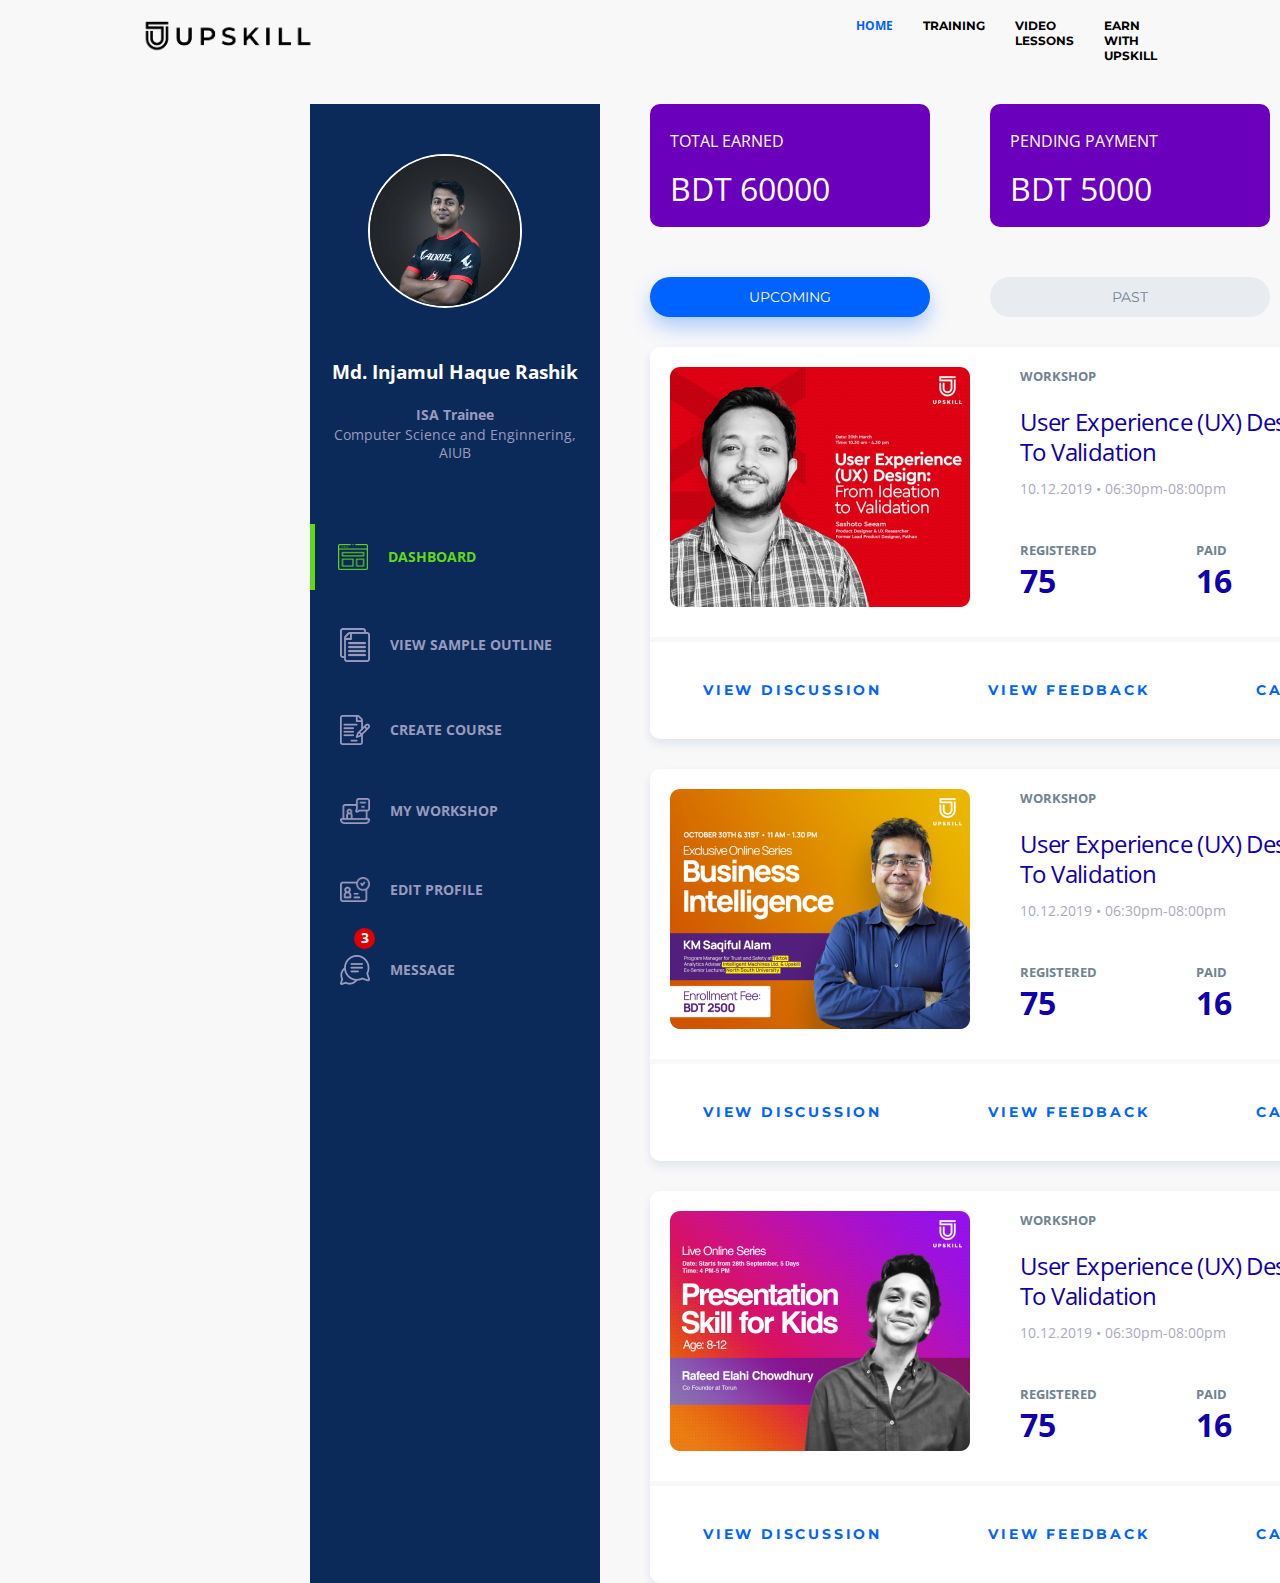
==== commit 3ee31ba1: "CSS Merged, Navlink Path Added and Final Commit!" ====
--- a/index.html
+++ b/index.html
@@ -4,7 +4,7 @@
     <meta charset="UTF-8" />
     <meta http-equiv="X-UA-Compatible" content="IE=edge" />
     <meta name="viewport" content="width=device-width, initial-scale=1.0" />
-    <link rel="stylesheet" href="./Styles/styles.css" />
+    <link rel="stylesheet" href="./styles.css" />
     <link rel="preconnect" href="https://fonts.gstatic.com" />
     <link
       href="https://fonts.googleapis.com/css2?family=Open+Sans:wght@300;400;600;700;800&display=swap"
@@ -28,10 +28,10 @@
       <div class="navbar">
         <div><img src="./Assets/logo.PNG" width="177" alt="" /></div>
         <div class="nav-links">
-          <p><span>home</span></p>
-          <p>training</p>
-          <p>video lessons</p>
-          <p>earn with upskill</p>
+          <a href="#"><span>home</span></a>
+          <a href="#">training</a>
+          <a href="#">video lessons</a>
+          <a href="#">earn with upskill</a>
         </div>
         <div class="user-group">
           <div id="sign-in-btn" class="sign-in-group">
--- a/styles.css
+++ b/styles.css
@@ -0,0 +1,846 @@
+/* Common CSS Starts from Here */
+* {
+  margin: 0;
+  padding: 0;
+  font-family: "Open Sans", sans-serif;
+}
+body {
+  background-color: #f8f8f9;
+}
+.navbar {
+  display: flex;
+  align-items: center;
+  padding-top: 10px;
+  background: #f8f8f9 0% 0% no-repeat padding-box;
+}
+.navbar img {
+  padding-left: 140px;
+  margin-right: 639px;
+}
+.nav-links {
+  display: flex;
+  margin-left: -100px;
+}
+.nav-links a {
+  padding-right: 30px;
+  text-transform: uppercase;
+  font: normal normal bold 12px/15px Montserrat;
+  font-weight: bold;
+  text-decoration: none;
+  color: #000000;
+}
+.nav-links a span {
+  color: #0062ff;
+  text-decoration: none;
+}
+.user-group {
+  display: flex;
+  align-items: center;
+  padding-right: 140px;
+}
+.sign-in-group {
+  display: flex;
+  flex-direction: row;
+  align-items: center;
+  color: #0062ff;
+  text-transform: uppercase;
+  font-weight: bold;
+  padding-right: 54px;
+  margin-left: 220px;
+  font: normal normal bold 12px/15px Montserrat;
+  cursor: pointer;
+}
+.sign-in-group i {
+  padding-right: 10px;
+}
+.sign-up-group {
+  text-transform: uppercase;
+  color: white;
+  font-weight: bold;
+  background: #60d91a 0% 0% no-repeat padding-box;
+  box-shadow: 0px 10px 20px #60d91a4d;
+  border-radius: 4px;
+  padding: 15px 19px;
+  font: normal normal bold 12px/15px Montserrat;
+  cursor: pointer;
+}
+.main-content {
+  display: flex;
+  flex-direction: row;
+  margin-top: 34px;
+  margin-left: 310px;
+  margin-right: 310px;
+  background: #f8f8f9 0% 0% no-repeat padding-box;
+}
+.dashboard {
+  background-color: #0b2a5a;
+  padding: 0px 8px 0px 0px;
+}
+
+.profile-info {
+  padding-left: 8px;
+  text-align: center;
+  color: white;
+  opacity: 1;
+}
+.profile-info p {
+  color: #9a9abe;
+  opacity: 1;
+  font: normal normal normal 14px/18px Open Sans;
+}
+.title {
+  margin-bottom: 2px;
+}
+.profile-info img {
+  margin: 50px 70px 46px 50px;
+  width: 150px;
+  height: 150px;
+  border: 2px solid #ffffff;
+  opacity: 1;
+  border-radius: 50%;
+}
+
+.dashboard-content {
+  display: flex;
+  flex-direction: column;
+  color: #9a9abe;
+  font: normal normal bold 14px/18px Open Sans;
+  text-transform: uppercase;
+  padding-top: 40px;
+}
+.dashboard-content img {
+  margin-left: 30px;
+  margin-right: 20px;
+}
+.dashboard-content-flex {
+  display: flex;
+  align-items: center;
+  padding-bottom: 35px;
+  cursor: pointer;
+}
+#dashboard-content-flex-first {
+  border-left: 5px solid #60d91a;
+  color: #60d91a;
+  display: flex;
+  align-items: center;
+  padding-top: 20px;
+  padding-bottom: 20px;
+  margin-bottom: 20px;
+  cursor: pointer;
+}
+#dashboard-content-flex-first img {
+  margin-left: 23px;
+}
+
+/* FirstPage(Dashboard-Page) CSS Starts Here */
+
+.first-page-content {
+  padding-left: 50px;
+}
+.summary {
+  display: flex;
+  flex-direction: row;
+}
+.summary-content {
+  color: white;
+  background: #6b00bc 0% 0% no-repeat padding-box;
+  border-radius: 10px;
+  opacity: 1;
+  padding: 26px 20px 24px 20px;
+  width: 240px;
+  margin-right: 60px;
+  margin-bottom: 50px;
+}
+
+#amount {
+  display: flex;
+  justify-content: space-between;
+  font: normal normal normal 32px/29px Open Sans;
+}
+.timeline {
+  display: flex;
+  flex-direction: row;
+}
+.timeline-content {
+  text-align: center;
+  background: #e8ecf1 0% 0% no-repeat padding-box;
+  border-radius: 20px;
+  opacity: 1;
+  width: 280px;
+  margin-right: 60px;
+  /* padding: 11px 0px; */
+  font: normal normal normal 14px/40px Montserrat;
+  color: #728391;
+}
+.timeline-content-first {
+  text-align: center;
+  background: #0062ff 0% 0% no-repeat padding-box;
+  box-shadow: 0px 10px 20px #0062ff4d;
+  border-radius: 20px;
+  opacity: 1;
+  width: 280px;
+  margin-right: 60px;
+  /* padding: 11px 0px; */
+  font: normal normal normal 14px/40px Montserrat;
+  color: #ffffff;
+}
+
+.workshop {
+  margin-top: 30px;
+  background: #ffffff 0% 0% no-repeat padding-box;
+  box-shadow: 0px 5px 10px #01368619;
+  border-radius: 10px;
+  width: 960px;
+}
+.workshop-content {
+  padding-top: 20px;
+  padding-left: 20px;
+  padding-bottom: 25px;
+  display: flex;
+  flex-direction: row;
+  border-bottom: 5px solid #f8f8f9;
+}
+.content-image {
+  padding-right: 50px;
+}
+.content-details h5 {
+  color: #728391;
+}
+.content-details h1 {
+  color: #1000a9;
+}
+.content-heading {
+  color: #1000a9;
+  font: normal normal normal 24px/30px Open Sans;
+  letter-spacing: -0.6px;
+  color: #1000a9;
+  text-transform: capitalize;
+}
+.content-timing {
+  font: normal normal normal 14px/24px Open Sans;
+  letter-spacing: 0px;
+  color: #aaaabe;
+  padding-top: 10px;
+  padding-bottom: 40px;
+}
+.content-details-summary {
+  display: flex;
+  flex-direction: row;
+  justify-content: space-between;
+}
+.workshop-footer {
+  display: flex;
+  justify-content: space-around;
+  padding: 34px 0px 34px 0px;
+}
+.workshop-footer h4 {
+  letter-spacing: 2.8px;
+  color: #0062ff;
+  text-transform: uppercase;
+  font: normal normal bold 14px/29px Montserrat;
+}
+.social-media-icon i {
+  color: #728391;
+  width: 20px;
+}
+#workshop-button {
+  cursor: pointer;
+}
+#profile-btn {
+  cursor: pointer;
+}
+#msg-btn {
+  cursor: pointer;
+}
+.notification {
+  position: absolute;
+  background: #df0000;
+  color: white;
+  padding: 1px 6px 2px 7px;
+  border-radius: 50%;
+  top: 932px;
+  left: 355px;
+}
+
+/* SecondPage(Workshop-Page) CSS Starts Here */
+
+.second-page-content {
+  padding-left: 50px;
+}
+.timeline {
+  display: flex;
+  flex-direction: row;
+}
+.timeline-content {
+  text-align: center;
+  background: #e8ecf1 0% 0% no-repeat padding-box;
+  border-radius: 20px;
+  opacity: 1;
+  width: 280px;
+  margin-right: 60px;
+  /* padding: 11px 0px; */
+  font: normal normal normal 14px/40px Montserrat;
+  color: #728391;
+}
+.timeline-content-first {
+  text-align: center;
+  background: #0062ff 0% 0% no-repeat padding-box;
+  box-shadow: 0px 10px 20px #0062ff4d;
+  border-radius: 20px;
+  opacity: 1;
+  width: 280px;
+  margin-right: 60px;
+  /* padding: 11px 0px; */
+  font: normal normal normal 14px/40px Montserrat;
+  color: #ffffff;
+}
+
+.courses {
+  padding-top: 30px;
+}
+.courses-row {
+  display: flex;
+}
+.course-content {
+  width: 300px;
+  height: 329px;
+  background: #ffffff 0% 0% no-repeat padding-box;
+  box-shadow: 0px 5px 10px #01368619;
+  border-radius: 10px;
+  margin-right: 30px;
+  margin-bottom: 30px;
+}
+.course-content h4 {
+  font: normal normal bold 16px/20px Open Sans;
+  letter-spacing: -0.4px;
+  color: #000000;
+  text-transform: capitalize;
+  opacity: 1;
+  padding-left: 13px;
+}
+.course-content h5 {
+  font: normal normal normal 14px/39px Open Sans;
+  letter-spacing: -0.35px;
+  color: #728391;
+  opacity: 1;
+  padding-left: 13px;
+}
+#profile-btn {
+  cursor: pointer;
+}
+#msg-btn {
+  cursor: pointer;
+}
+.notification {
+  position: absolute;
+  background: #df0000;
+  color: white;
+  padding: 1px 6px 2px 7px;
+  border-radius: 50%;
+  top: 932px;
+  left: 355px;
+}
+
+/* ThirdPage(Profile-Page) CSS Starts Here */
+
+.third-page-content {
+  padding-left: 50px;
+}
+.personal-info {
+  width: 960px;
+  background: #ffffff 0% 0% no-repeat padding-box;
+  box-shadow: 0px 5px 10px #01368619;
+  border-radius: 10px;
+  opacity: 1;
+  text-align: left;
+  font: normal normal normal 18px Open Sans;
+  letter-spacing: -0.45px;
+  color: #000000;
+  text-transform: capitalize;
+  opacity: 1;
+  padding: 20px;
+}
+.personal-info h5 {
+  text-align: left;
+  font: normal normal bold 14px Open Sans;
+  letter-spacing: 0px;
+  color: #728391;
+  text-transform: uppercase;
+  opacity: 1;
+  margin-bottom: 20px;
+}
+.personal-info input {
+  background: #f8f8f9 0% 0% no-repeat padding-box;
+  border: none;
+  padding: 16px 0px 15px 25px;
+  margin-right: 20px;
+  width: 445px;
+  margin-bottom: 20px;
+  margin-top: 10px;
+}
+#about-input {
+  background: #f8f8f9 0% 0% no-repeat padding-box;
+  border: none;
+  padding: 16px 25px 15px 15px;
+  width: 918px;
+  margin-bottom: 0px;
+  margin-top: 10px;
+  text-align: center;
+  font: normal normal normal 14px/22px Open Sans;
+  letter-spacing: 0px;
+  color: #728391;
+  opacity: 1;
+}
+.contact-info {
+  width: 960px;
+  background: #ffffff 0% 0% no-repeat padding-box;
+  box-shadow: 0px 5px 10px #01368619;
+  border-radius: 10px;
+  opacity: 1;
+  text-align: left;
+  font: normal normal normal 18px Open Sans;
+  letter-spacing: -0.45px;
+  color: #000000;
+  text-transform: capitalize;
+  opacity: 1;
+  padding: 20px;
+  margin-top: 30px;
+}
+.contact-info h5 {
+  text-align: left;
+  font: normal normal bold 14px Open Sans;
+  letter-spacing: 0px;
+  color: #728391;
+  text-transform: uppercase;
+  opacity: 1;
+  margin-bottom: 20px;
+}
+.contact-info input {
+  background: #f8f8f9 0% 0% no-repeat padding-box;
+  border: none;
+  padding: 16px 0px 15px 25px;
+  margin-right: 20px;
+  width: 445px;
+  margin-bottom: 0px;
+  margin-top: 10px;
+}
+.password-info {
+  width: 960px;
+  background: #ffffff 0% 0% no-repeat padding-box;
+  box-shadow: 0px 5px 10px #01368619;
+  border-radius: 10px;
+  opacity: 1;
+  text-align: left;
+  font: normal normal normal 18px Open Sans;
+  letter-spacing: -0.45px;
+  color: #000000;
+  text-transform: capitalize;
+  opacity: 1;
+  padding: 20px;
+  margin-top: 30px;
+}
+.password-info h5 {
+  text-align: left;
+  font: normal normal bold 14px Open Sans;
+  letter-spacing: 0px;
+  color: #728391;
+  text-transform: uppercase;
+  opacity: 1;
+  margin-bottom: 20px;
+}
+.password-info input {
+  background: #f8f8f9 0% 0% no-repeat padding-box;
+  border: none;
+  padding: 16px 0px 15px 25px;
+  margin-right: 20px;
+  width: 445px;
+  margin-bottom: 0px;
+  margin-top: 10px;
+}
+.row {
+  display: flex;
+  flex-direction: row;
+}
+#adress-input {
+  background: #f8f8f9 0% 0% no-repeat padding-box;
+  border: none;
+  padding: 16px 25px 15px 15px;
+  width: 918px;
+  margin-bottom: 20px;
+  margin-top: 10px;
+
+  font: normal normal normal 14px/22px Open Sans;
+  letter-spacing: 0px;
+  color: #728391;
+  opacity: 1;
+}
+.save-btn {
+  width: 390px;
+  background: #0062ff 0% 0% no-repeat padding-box;
+  border-radius: 4px;
+  opacity: 1;
+  text-align: center;
+  font: normal normal normal 14px Montserrat;
+  letter-spacing: 2.8px;
+  color: #ffffff;
+  text-transform: uppercase;
+  opacity: 1;
+  margin-top: 30px;
+  margin-bottom: 20px;
+  padding: 17px 0px;
+  margin-left: 335px;
+}
+#workshop-btn {
+  cursor: pointer;
+}
+#msg-btn {
+  cursor: pointer;
+}
+.notification {
+  position: absolute;
+  background: #df0000;
+  color: white;
+  padding: 1px 6px 2px 7px;
+  border-radius: 50%;
+  top: 932px;
+  left: 355px;
+}
+
+/* FourthPage(Message-Page) CSS Starts Here */
+
+.fourth-page-content {
+  padding-left: 50px;
+}
+.chat-div {
+  display: flex;
+  flex-direction: row;
+}
+.user-div {
+  background: #1000a9 0% 0% no-repeat padding-box;
+  height: 770px;
+  width: 425px;
+}
+.user-div input {
+  background: #f8f8f9 0% 0% no-repeat padding-box;
+  border-radius: 25px;
+  opacity: 1;
+  padding: 10px 0px 12px 60px;
+  text-align: left;
+  font: normal normal normal 14px/29px Open Sans;
+  letter-spacing: 0px;
+  color: #728391;
+  opacity: 1;
+  width: 300px;
+  border: none;
+  margin: 25px 62px 25px 45px;
+}
+.message-user-group {
+  display: flex;
+  flex-direction: column;
+  width: 425px;
+}
+.message-user-group-each {
+  display: flex;
+  align-items: center;
+  width: 100%;
+}
+.message-user-group-each-first {
+  display: flex;
+  align-items: center;
+  width: 100%;
+  background: #0062ff 0% 0% no-repeat padding-box;
+  opacity: 1;
+  color: #ffffff;
+}
+.message-user-group-each-first img {
+  border-radius: 50%;
+  margin: 19px 24px 21px 28px;
+}
+.message-user-group-each-first p {
+  font: normal normal normal 14px Open Sans;
+  letter-spacing: 0px;
+  color: #ffffff;
+}
+.message-user-group-each-first h5 {
+  font: normal normal bold 14px/24px Open Sans;
+  letter-spacing: 0px;
+  color: #ffffff;
+}
+.message-user-group-each img {
+  border-radius: 50%;
+  margin: 19px 24px 21px 28px;
+}
+.message-user-group-each p {
+  font: normal normal normal 14px Open Sans;
+  letter-spacing: 0px;
+  color: #9a9abe;
+}
+.message-user-group-each h5 {
+  font: normal normal bold 14px/24px Open Sans;
+  letter-spacing: 0px;
+  color: #9a9abe;
+}
+.span {
+  position: absolute;
+  left: 1020px;
+  color: #0062ff;
+}
+.span-first {
+  color: #00f241;
+}
+.message-div {
+  width: 535px;
+  background: #d7dde8 0% 0% no-repeat padding-box;
+}
+.blue-bg {
+  position: absolute;
+  margin-top: 234px;
+  left: 1075px;
+  width: 495px;
+  border: 20px solid #0062ff;
+}
+.message-sub-div {
+  position: relative;
+  margin-left: 10px;
+  width: 515px;
+  background: #ffffff 0% 0% no-repeat padding-box;
+  display: flex;
+  flex-direction: column;
+}
+.msg-incoming {
+  margin-top: 25px;
+  margin-left: 30px;
+  float: left;
+  width: 350px;
+  background: #728391 0% 0% no-repeat padding-box;
+  box-shadow: 0px 3px 6px #0b2a5a1a;
+  opacity: 1;
+  padding: 11px 20px 11px 30px;
+  margin-bottom: 10px;
+  border-radius: 5px 5px 5px 0px;
+}
+.msg-incoming::after {
+  content: "";
+  display: block;
+  position: absolute;
+  top: 127px;
+  left: 15px;
+  width: 0;
+  height: 0;
+  border-top: 8px solid transparent;
+  border-bottom: 8px solid transparent;
+  border-right: 15px solid #728391;
+}
+.msg-incoming-2::after {
+  content: "";
+  display: block;
+  position: absolute;
+  top: 482px;
+  left: 15px;
+  width: 0;
+  height: 0;
+  border-top: 8px solid transparent;
+  border-bottom: 8px solid transparent;
+  border-right: 15px solid #728391;
+}
+.msg-outgoing {
+  margin-left: 85px;
+  /* margin-right: 30px; */
+  margin-top: 26px;
+  margin-bottom: 10px;
+  width: 350px;
+  background: #60d91a 0% 0% no-repeat padding-box;
+  box-shadow: 0px 3px 6px #0b2a5a1a;
+  opacity: 1;
+  padding: 11px 20px 11px 30px;
+  border-radius: 5px 5px 0px 5px;
+  position: relative;
+}
+.msg-outgoing::after {
+  content: "";
+  display: block;
+  position: absolute;
+  bottom: 0px;
+  right: -15px;
+  width: 0;
+  height: 0;
+  border-top: 8px solid transparent;
+  border-bottom: 8px solid transparent;
+  border-left: 15px solid #60d91a;
+}
+.top {
+  font: normal normal normal 14px/24px Open Sans;
+  letter-spacing: 0px;
+  color: #728391;
+  opacity: 1;
+  padding-left: 258px;
+}
+.bottom {
+  font: normal normal normal 14px/24px Open Sans;
+  letter-spacing: 0px;
+  color: #728391;
+  opacity: 1;
+  padding-left: 127px;
+}
+.msg-p {
+  font: normal normal normal 14px/24px Open Sans;
+  letter-spacing: 0px;
+  color: #ffffff;
+  opacity: 1;
+}
+.type-box input {
+  width: 490px;
+  height: 50px;
+  margin: 5px 10px 5px 10px;
+  background: #ffffff 0% 0% no-repeat padding-box;
+  border-radius: 25px;
+  opacity: 1;
+  border: none;
+  text-align: left;
+  font: normal normal normal 14px/29px Open Sans;
+  letter-spacing: 0px;
+  color: #728391;
+  opacity: 1;
+  padding-left: 28px;
+  /* padding: 14px 0px 17px 28px; */
+}
+.type-box {
+  display: flex;
+  flex-direction: row;
+}
+.fa-paper-plane {
+  margin-top: 15px;
+  margin-left: -65px;
+  color: #0062ff;
+}
+#workshop-btn {
+  cursor: pointer;
+}
+#profile-btn {
+  cursor: pointer;
+}
+.notification {
+  position: absolute;
+  background: #df0000;
+  color: white;
+  padding: 1px 6px 2px 7px;
+  border-radius: 50%;
+  top: 928px;
+  left: 354px;
+}
+.fa-search {
+  position: absolute;
+  color: #728391;
+  top: 132px;
+  left: 730px;
+}
+
+/* FifthPage(Login-Page) CSS Starts Here */
+
+.login-content {
+  display: flex;
+  flex-direction: row;
+  margin-top: 34px;
+  background: #f8f8f9 0% 0% no-repeat padding-box;
+}
+.login-img {
+  background-image: url("/Assets/daniel-olah-1Vt21LuLSug-unsplash@2x.png");
+  background-size: cover;
+  background-repeat: no-repeat;
+  width: 960px;
+  height: 880px;
+  color: white;
+  text-align: center;
+  margin-right: 258px;
+}
+.login-img h1 {
+  text-align: center;
+  padding: 219px 0px 0px 0px;
+  font: normal normal bold 40px/50px Open Sans;
+  letter-spacing: -2px;
+  color: #ffffff;
+  opacity: 1;
+}
+.login-img p {
+  font: normal normal normal 14px/29px Open Sans;
+  letter-spacing: -0.14px;
+  color: #ffffff;
+  opacity: 1;
+}
+.second-p {
+  font: normal normal normal 14px/29px Open Sans;
+  letter-spacing: -0.14px;
+  color: #ffffff;
+  opacity: 1;
+  padding-top: 204px;
+}
+.mail {
+  font: normal normal bold 18px/29px Open Sans;
+  letter-spacing: -0.18px;
+  color: #00f241;
+  opacity: 1;
+}
+.login-info {
+  text-align: center;
+  padding-top: 110px;
+  margin-right: 258px;
+}
+.login-content h2 {
+  text-align: center;
+}
+input {
+  width: 445px;
+  background: #ffffff 0% 0% no-repeat padding-box;
+  border: 1px solid #9a9abe;
+  padding: 16px 0px 15px 25px;
+  margin-bottom: 20px;
+}
+.forgot {
+  display: flex;
+  justify-content: space-between;
+}
+.forgot-alt {
+  text-decoration: none;
+  font: normal normal normal 14px/22px Open Sans;
+  letter-spacing: 0px;
+  color: #0062ff;
+  opacity: 1;
+}
+.forgot-alt-2 {
+  text-decoration: none;
+  font: normal normal normal 14px/22px Open Sans;
+  letter-spacing: 0px;
+  color: #000000;
+  opacity: 1;
+}
+.sign-btn {
+  margin-top: 50px;
+  margin-left: 120px;
+  margin-right: 120px;
+  text-align: center;
+  background: #0062ff 0% 0% no-repeat padding-box;
+  border-radius: 4px;
+  opacity: 1;
+  padding: 17px 65px;
+  font: normal normal normal 14px/29px Montserrat;
+  letter-spacing: 2.8px;
+  color: #ffffff;
+}
+.social-btn {
+  color: #728391;
+  padding-top: 25px;
+  padding-bottom: 51px;
+}
+.fb-icon {
+  margin-right: 20px;
+}
+.bottom-text {
+  font: normal normal normal 14px/24px Open Sans;
+  letter-spacing: -0.14px;
+  color: #000000;
+}
+.bottom-text span {
+  font: normal normal normal 14px/24px Open Sans;
+  letter-spacing: -0.14px;
+  color: #0062ff;
+}
